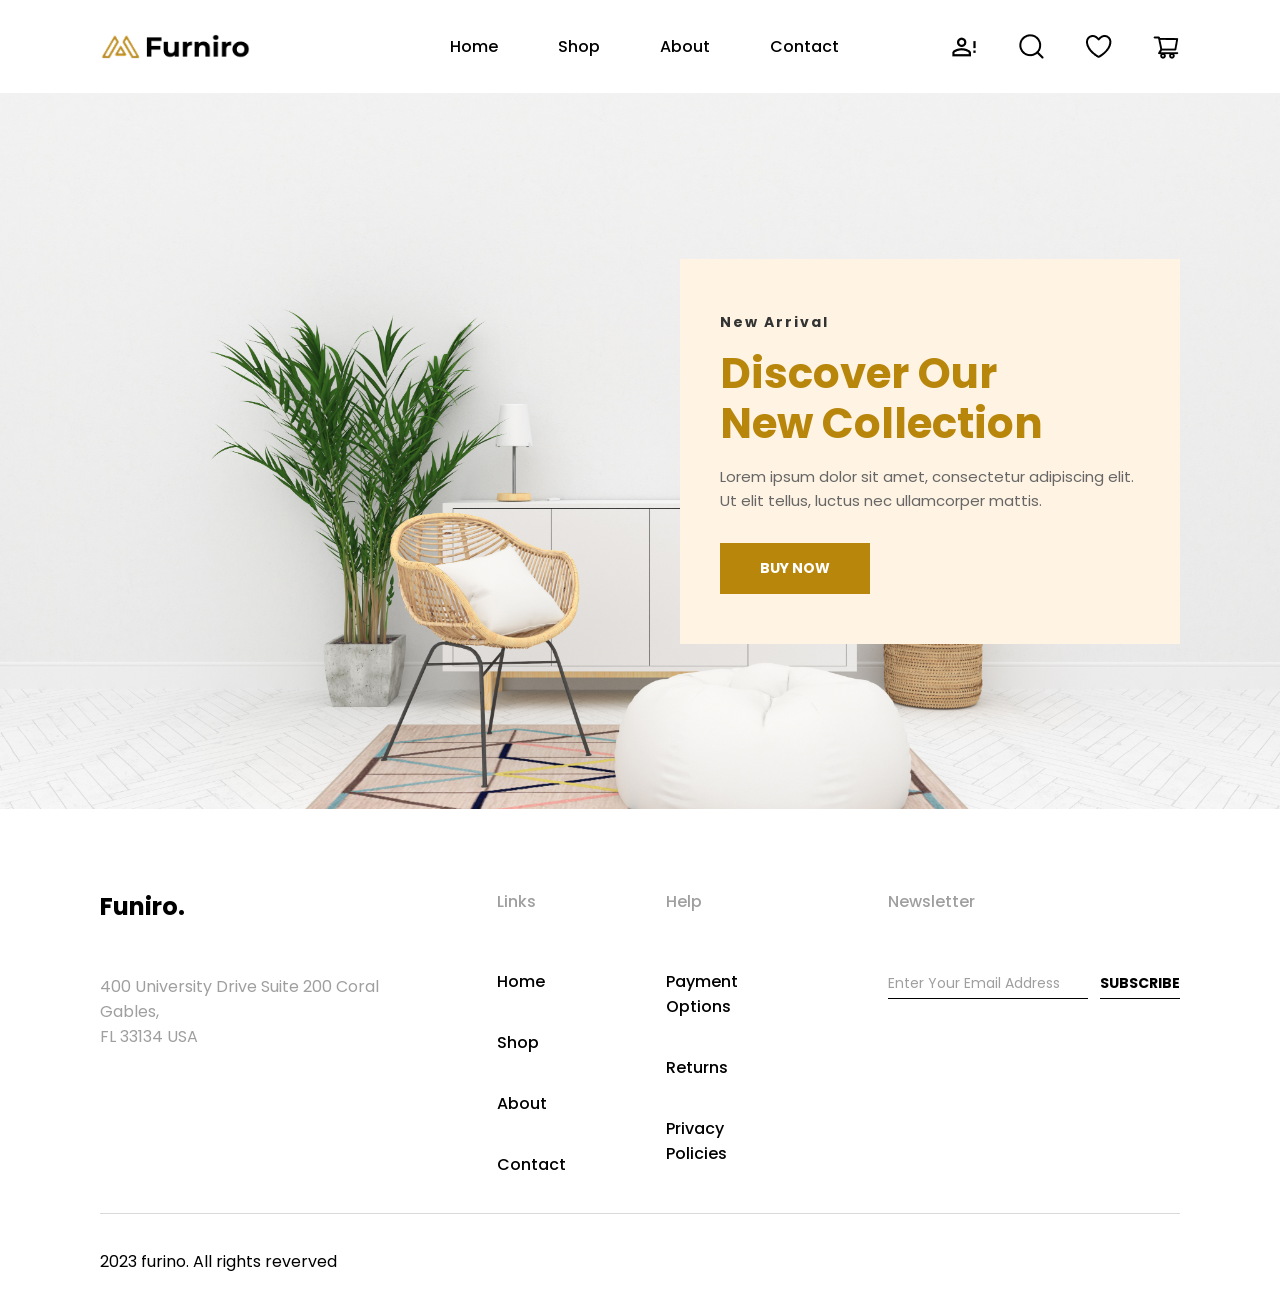
==== index.html @ 85dd228a "changes" ====
<!doctype html>
<html>
  <head>
    <title></title>
    <link rel="preconnect" href="https://fonts.googleapis.com" />
    <link rel="preconnect" href="https://fonts.gstatic.com" crossorigin />
    <link
      href="https://fonts.googleapis.com/css2?family=Poppins:ital,wght@0,100;0,200;0,300;0,400;0,500;0,600;0,700;0,800;0,900;1,100;1,200;1,300;1,400;1,500;1,600;1,700;1,800;1,900&display=swap"
      rel="stylesheet"
    />
    <link rel="stylesheet" href="css/style.css" />
    <link rel="stylesheet" href="css/common.css" />
  </head>
  <body>
    <header>
      <div class="navbar">
        <div class="nav">
          <img src="images/Frame 168.png" />
          <nav>
            <ul>
              <li><a href="#">Home</a></li>
              <li><a href="shop.html">Shop</a></li>
              <li><a href="product.html">About</a></li>
              <li><a href="">Contact</a></li>
            </ul>
          </nav>
        </div>
        <div class="right-bar">
          <div class="bar">
            <img src="images/Vector.png" alt="" />
            <img src="images/Vector (1).png" alt="" />
            <img src="images/Vector (2).png" alt="" />
            <img src="images/vector(3).png" alt="" />
          </div>
        </div>
      </div>
    </header>
<section class="hero">
        <div class="hero-box">
            <span class="sub-title">New Arrival</span>
            <h1>Discover Our<br>New Collection</h1>
            <p>Lorem ipsum dolor sit amet, consectetur adipiscing elit. Ut elit tellus, luctus nec ullamcorper mattis.</p>
            <a href="shop.html" class="btn">BUY NOW</a>
        </div>
    </section>



    <footer class="footer">
      <div class="footer-container">
        <div class="footer-col brand-col">
          <h2 class="footer-logo">Funiro.</h2>
          <p class="footer-address">
            400 University Drive Suite 200 Coral Gables,<br />
            FL 33134 USA
          </p>
        </div>

        <div class="footer-col">
          <h4 class="footer-heading">Links</h4>
          <ul class="footer-links">
            <li><a href="#">Home</a></li>
            <li><a href="shop.html">Shop</a></li>
            <li><a href="product.html">About</a></li>
            <li><a href="#">Contact</a></li>
          </ul>
        </div>

        <!-- Column 3: Help -->
        <div class="footer-col">
          <h4 class="footer-heading">Help</h4>
          <ul class="footer-links">
            <li><a href="#">Payment Options</a></li>
            <li><a href="#">Returns</a></li>
            <li><a href="#">Privacy Policies</a></li>
          </ul>
        </div>

        <div class="footer-col newsletter-col">
          <h3 class="footer-heading">Newsletter</h3>
          <div class="newsletter-form">
            <input type="email" placeholder="Enter Your Email Address" />
            <button type="submit">SUBSCRIBE</button>
          </div>
        </div>
      </div>

      <div class="footer-bottom">
        <p>2023 furino. All rights reverved</p>
      </div>
    </footer>
  </body>
</html>
---- css/style.css ----
body {
    margin: 0;
    padding: 0;
    font-family: "poppins";
    box-sizing: border-box;
}


.hero {
    height: 716px;
    background-image: url('../images/backgrd.jpg');
    background-size: cover;
    background-position: center;
    display: flex;
    justify-content: flex-end;
    align-items: center;
    padding-right: 100px; 
    
}

.hero-box {
    background-color: #FFF3E3;
    padding: 50px 40px;
    width: 500px;
}

.sub-title {
    font-size: 14px;
    font-weight: bold;
    letter-spacing: 2px;
    color: #333;
}

.hero-box h1 {
    font-size: 42px;
    color: #B8860B;
    margin: 15px 0;
    line-height: 1.2;
}

.hero-box p {
    font-size: 15px;
    color: #666;
    line-height: 24px;
    margin-bottom: 30px;
}

.btn {
    display: inline-block;
    background-color: #B8860B;
    color: #fff;
    padding: 15px 40px;
    text-decoration: none;
    font-weight: bold;
    font-size: 14px;
}

.btn:hover {
    background-color: #996f08;
}
.range-content{
    text-align: center;
    margin: 50px;
}
.range-content h3{
    font-size: 32px;
    font-weight: bold;
}
 .range-content p{
    color: gray;
    font-size: 20px;
}
.type {
    display: flex;
    gap: 20px;
    margin-top: 56px;
}
.type .product-type{
    text-align: center;
    align-items: center;
}
.type .product-type img{
    border-radius: 10px;
    width: 100%;
}
.type .product-type h4{
    font-weight: 500;
    font-size: 20px;
margin-top: 16px;

}

/* Products Section Styles */
.products-section {
    padding: 60px 20px;
    background-color: #F4F5F7;
    font-family: 'Poppins', sans-serif;
}

.container {
    max-width: 1236px;
    margin: 0 auto;
}

.products-section h2 {
    text-align: center;
    font-size: 32px;
    font-weight: 700;
    color: #3A3A3A;
    margin-bottom: 32px;
}

.products-grid {
    display: grid;
    grid-template-columns: repeat(auto-fit, minmax(260px, 1fr));
    gap: 32px;
    margin-bottom: 40px;
}

.product-card {
    background-color: #F4F5F7;
    position: relative;
    overflow: hidden;
    display: flex;
    flex-direction: column;
}

.product-image {
    position: relative;
    width: 100%;
    height: 301px;
    background-color: #E5E5E5;
}

.product-image img {
    width: 100%;
    height: 100%;
    object-fit: cover;
}

.badge {
    position: absolute;
    top: 24px;
    right: 24px;
    width: 48px;
    height: 48px;
    border-radius: 50%;
    display: flex;
    align-items: center;
    justify-content: center;
    font-size: 14px;
    font-weight: 500;
    color: #FFFFFF;
}

.badge.discount {
    background-color: #E97171;
}

.badge.new {
    background-color: #2EC1AC;
}

.product-info {
    padding: 16px;
    background-color: #F4F5F7;
}

.product-info h3 {
    font-size: 24px;
    font-weight: 600;
    color: #3A3A3A;
    margin-bottom: 8px;
}

.product-category {
    font-size: 16px;
    font-weight: 500;
    color: #898989;
    margin-bottom: 8px;
}

.product-price {
    font-size: 20px;
    font-weight: 600;
    color: #3A3A3A;
}

.old-price {
    font-size: 16px;
    font-weight: 400;
    color: #B0B0B0;
    text-decoration: line-through;
    margin-left: 16px;
}

.show-more-container {
    text-align: center;
}

.show-more-btn {
    background-color: transparent;
    border: 1px solid #B88E2F;
    color: #B88E2F;
    font-size: 16px;
    font-weight: 600;
    padding: 12px 82px;
    cursor: pointer;
    transition: all 0.3s ease;
}

.show-more-btn:hover {
    background-color: #B88E2F;
    color: #FFFFFF;
}

.designs{
    background-color:  #FCF8F3;
background-size: cover;
    background-position: center;
    display: flex;
    justify-content: flex-end;
    align-items: center;
    padding-right: 100px; 
    height: 670px;

}
/* .designs-area{
    margin: 50px;
} */
.designs-img{
    width: 100%;
}

.share-section {
    padding: 60px 0 80px 0;
    background-color: #FFFFFF;
    text-align: center;
    font-family: 'Poppins', sans-serif;
    overflow: hidden;
}

.share-subtitle {
    font-size: 20px;
    font-weight: 600;
    color: #616161;
    margin-bottom: 4px;
}

.share-section h2 {
    font-size: 40px;
    font-weight: 700;
    color: #3A3A3A;
    margin-bottom: 30px;
}

.gallery-grid {
    display: flex;
    justify-content: center;
    align-items: center;
    gap: 16px;
    padding: 0 16px;
}

.gallery-col {
    display: flex;
    flex-direction: column;
    gap: 16px;
}

.gallery-item img {
    width: 100%;
    height: 100%;
    object-fit: cover;
    display: block;
}


.col-left .gallery-item:nth-child(1) { width: 274px; height: 382px; }
.col-left .gallery-item:nth-child(2) { width: 274px; height: 323px; }

.col-center-left .gallery-item:nth-child(1) { width: 451px; height: 312px; }
.col-center-left .gallery-item:nth-child(2) { width: 451px; height: 393px; }

.col-center .gallery-item { width: 295px; height: 392px; }

.col-center-right .gallery-item:nth-child(1) { width: 290px; height: 348px; }
.col-center-right .gallery-item:nth-child(2) { width: 290px; height: 337px; }

.col-right .gallery-item:nth-child(1) { width: 262px; height: 433px; }
.col-right .gallery-item:nth-child(2) { width: 262px; height: 242px; }
---- css/common.css ----
*{
    margin: 0;
    padding: 0;
    box-sizing: border-box;
    font-family: "poppins";
}
.navbar{
    
    display: flex;
   align-items: center;
   margin: 30px 100px;
   
    justify-content: space-between;
   
}
.navbar .nav{
    align-items: center
    ;
    gap: 200px;
}
.navbar .nav img{
    width: 150px;
}
.nav{
    display: flex;
}

.navbar .nav nav ul{
    display: flex;
   gap: 60px;
}
.navbar .nav nav ul li{
    list-style-type: none;
    font-family: "poppins";
}
.navbar .nav nav ul li a{ 
  
  font-family: "Poppins", sans-serif;
  font-weight: 500;
  color: black;
  
  text-decoration: none;

  font-size: 16px;
}
.navbar .right-bar .bar{
    gap:40px;
    display: flex;
    align-items: center;
}



.footer {
  
    height: 505px;
       display: flex;
    flex-direction: column;
    justify-content: space-between;
    padding: 80px 100px 40px 100px;
}

.footer-container {
    display: flex;
    gap: 100px;
}





.footer-logo {
    margin-bottom: 50px;
}

.footer-address {
    color: #9F9F9F;
}


.footer-heading {
    font-size: 16px;
    font-weight: 500;
    color: #9F9F9F;
    margin-bottom: 55px;
}


.footer-links {
    list-style: none;
    display: flex;
    flex-direction: column;
    gap: 36px;
}

.footer-links a {
    text-decoration: none;
    color: #000000;
    font-size: 16px;
    font-weight: 500;
    transition: color 0.2s ease;
}

.footer-links a:hover {
    color: #b8860b;
}

.newsletter-form {
    display: flex;
    gap: 12px;
}

.newsletter-form input {
    border: none;
    border-bottom: 1px solid #000000;
    font-size: 14px;
    width: 200px;

}

.newsletter-form input::placeholder {
    color: #9F9F9F;
}

.newsletter-form button {
    background: none;
    border: none;
    border-bottom: 1px solid #000000;
    font-size: 14px;
    font-weight: bold;
    padding: 4px 0;
}




.footer-bottom {
    border-top: 1px solid #D9D9D9;
    padding-top: 35px;
}
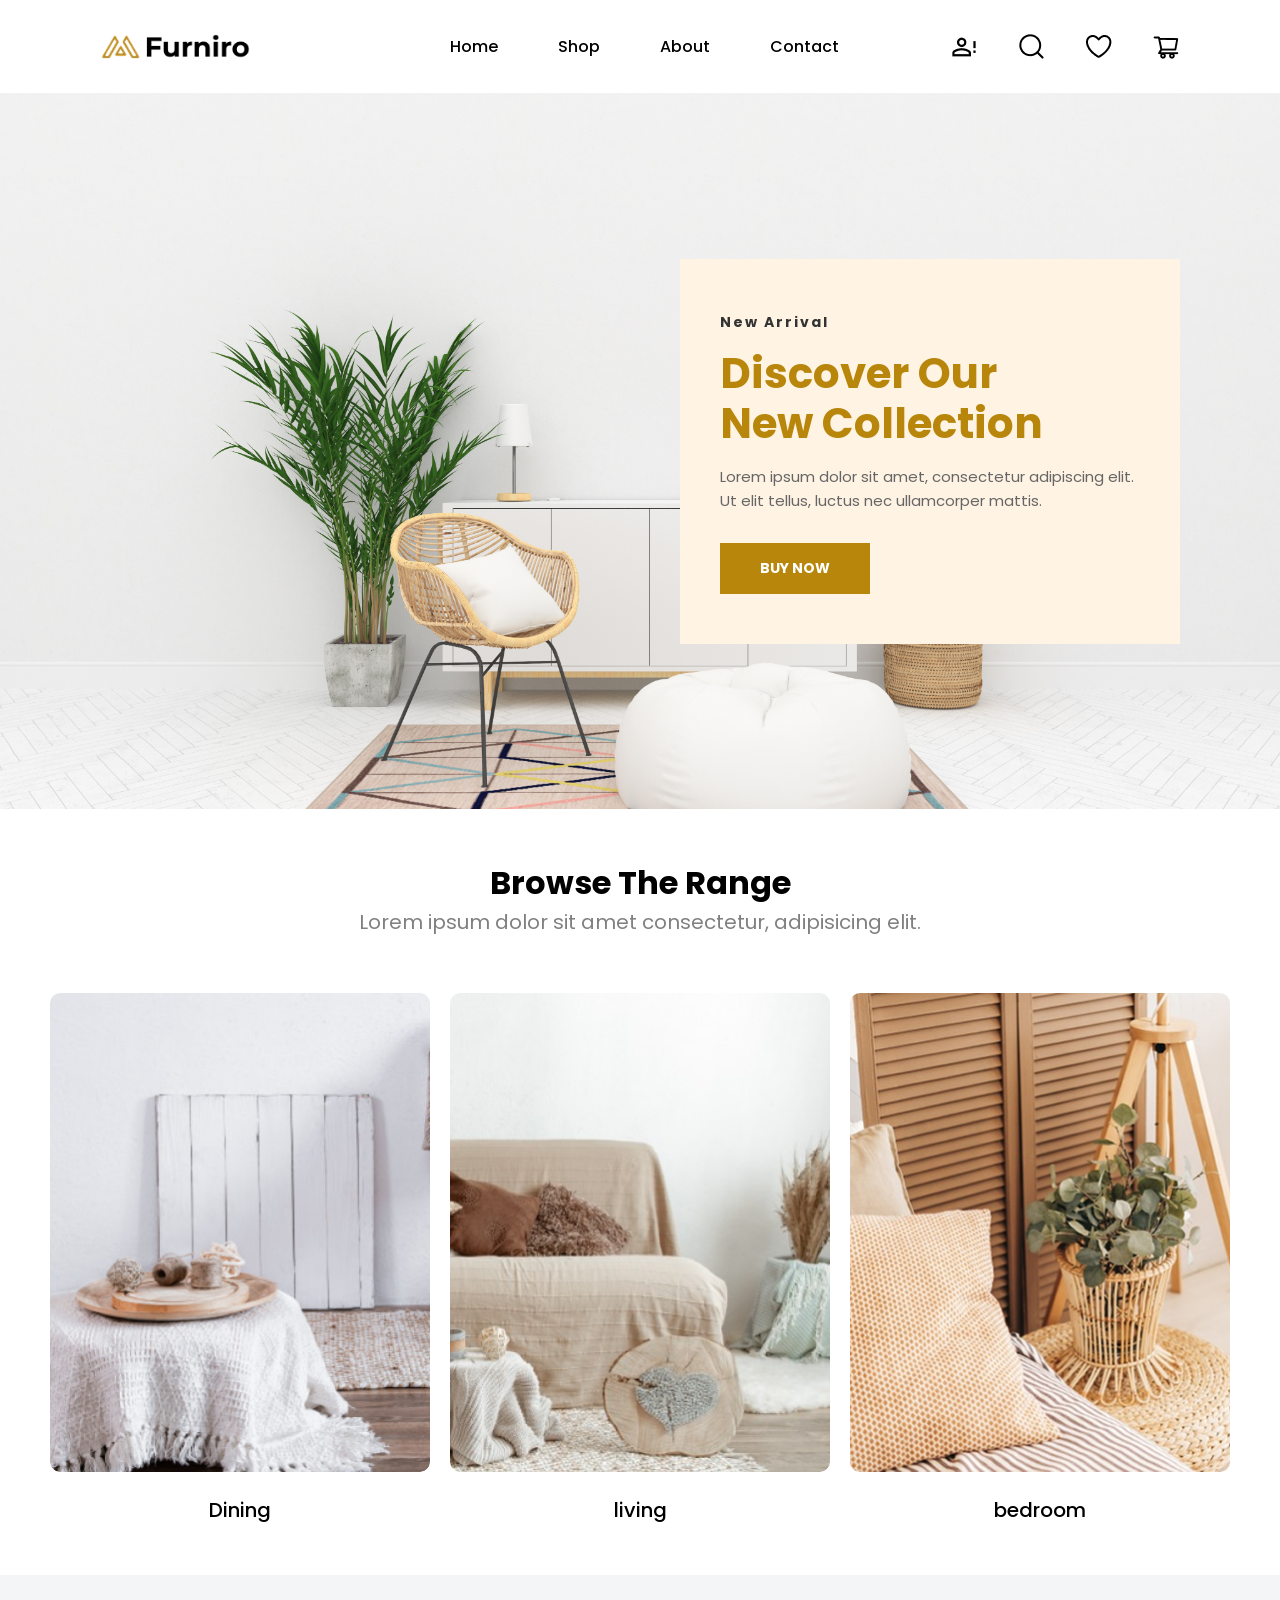
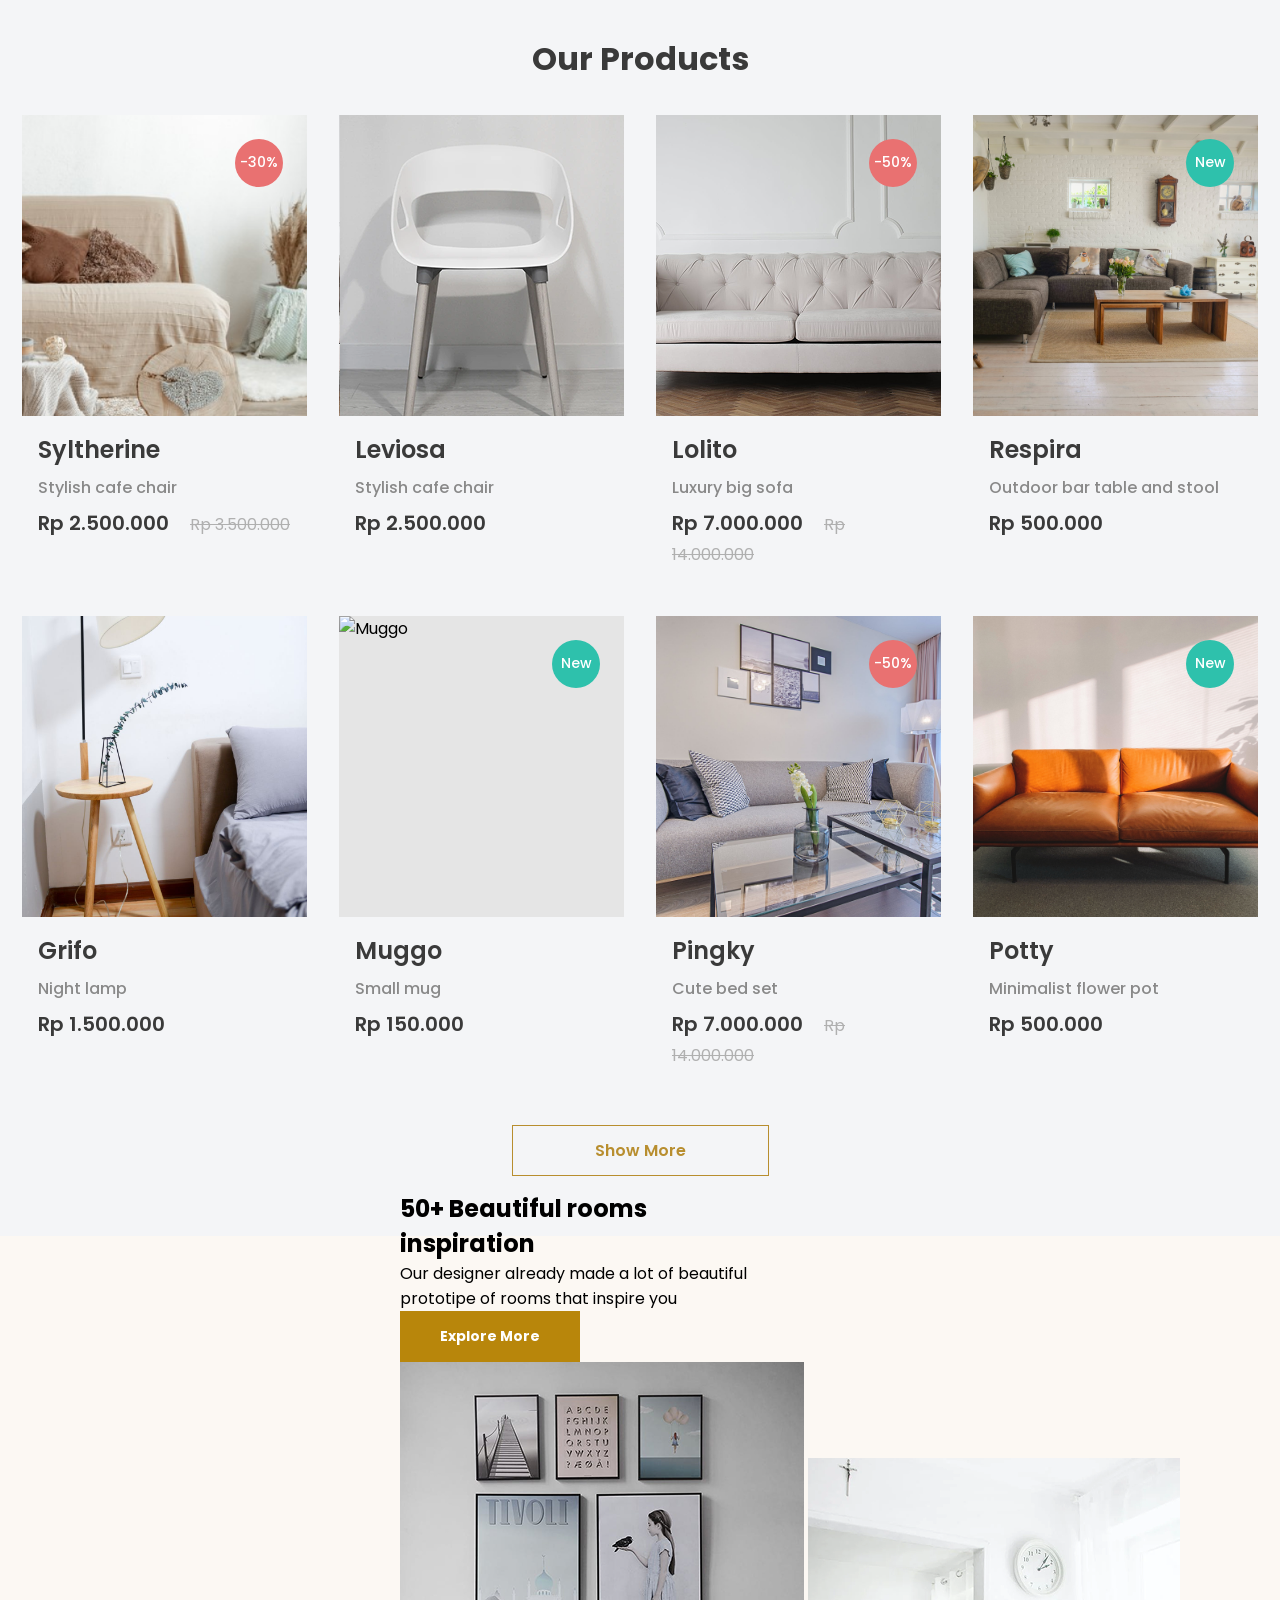
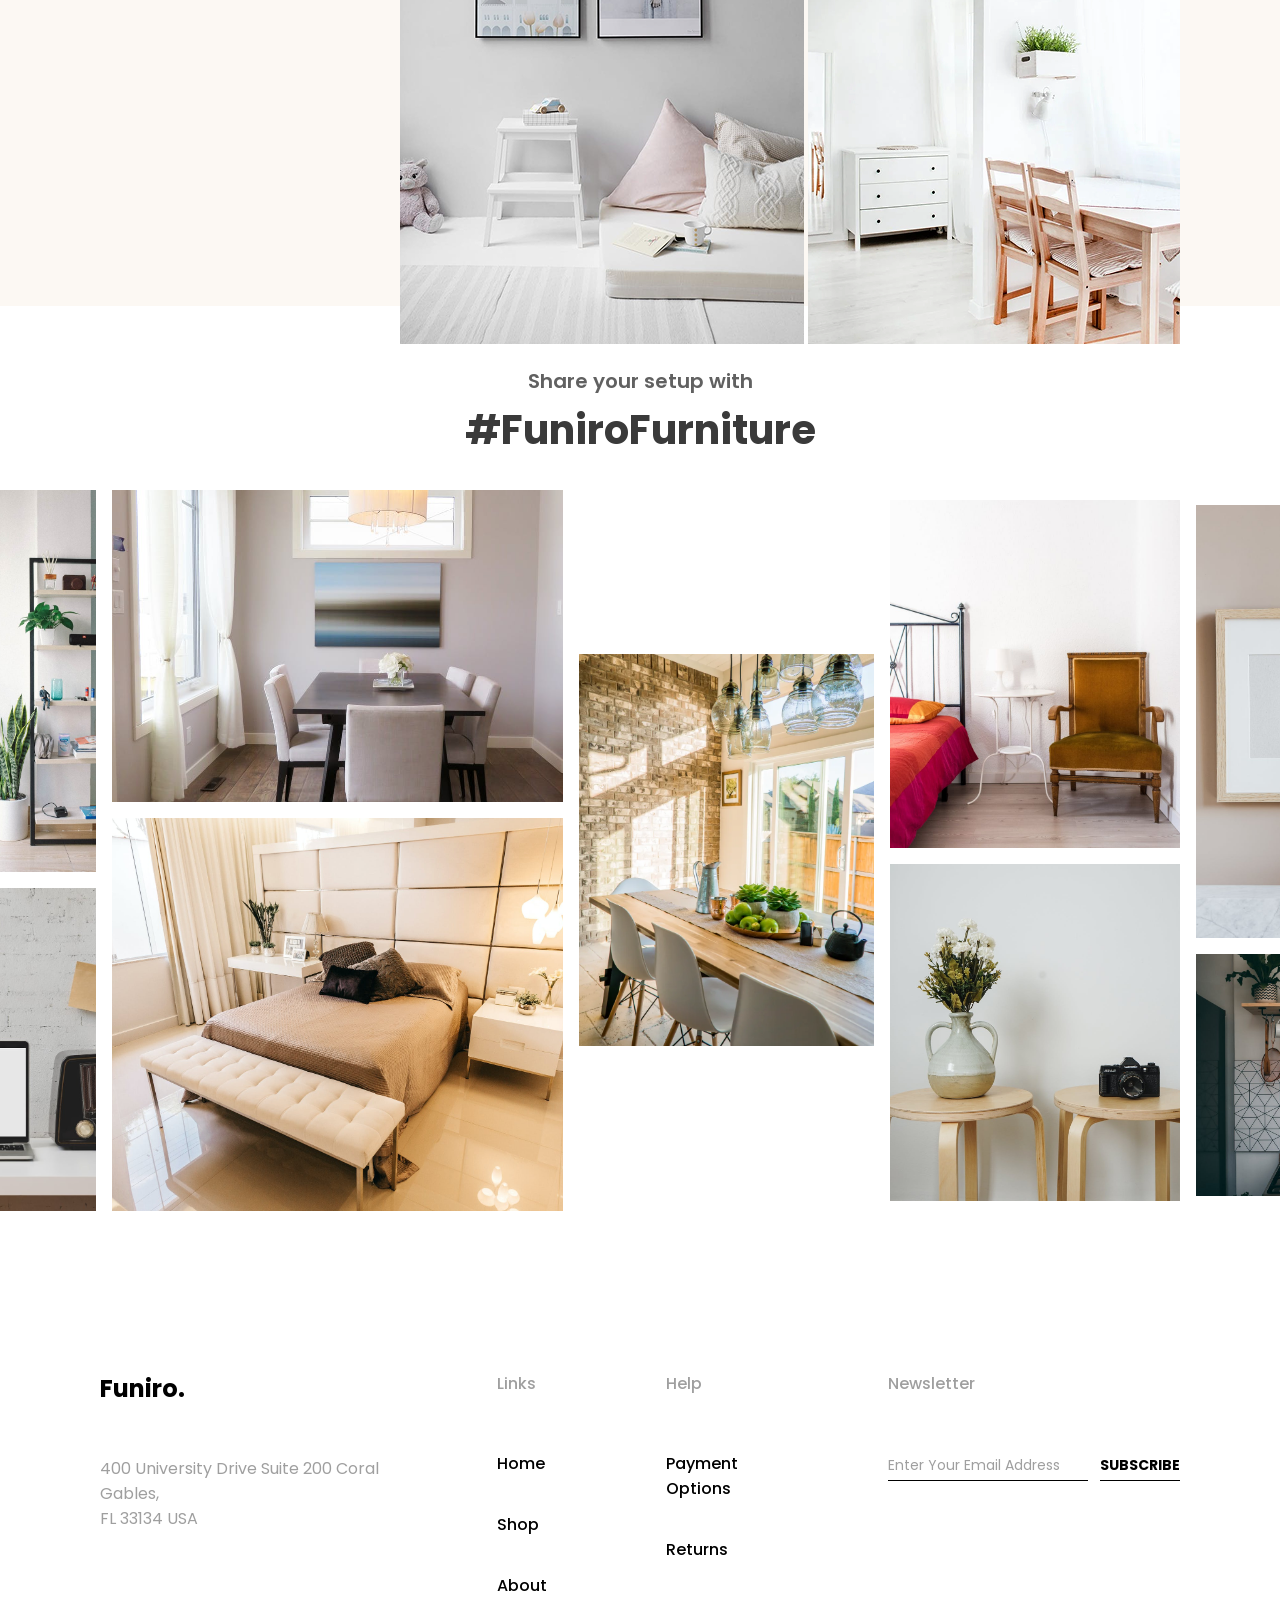
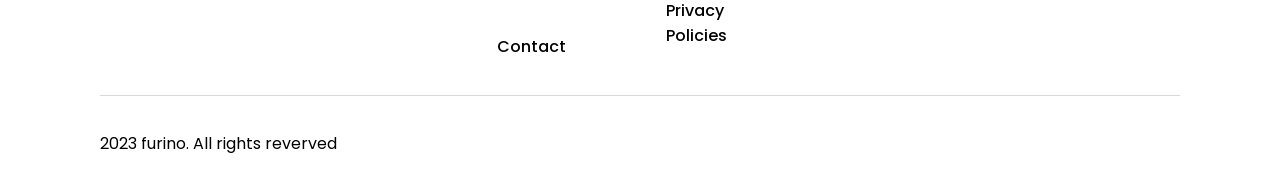
==== commit 7e1ac877: "Merge branch 'main' of https://github.com/Saraqurban/FURNIRO-" ====
--- a/index.html
+++ b/index.html
@@ -15,7 +15,7 @@
     <header>
       <div class="navbar">
         <div class="nav">
-          <img src="images/Frame 168.png" />
+          <img src="images/header/Frame 168.png" alt="logo" />
           <nav>
             <ul>
               <li><a href="#">Home</a></li>
@@ -27,10 +27,10 @@
         </div>
         <div class="right-bar">
           <div class="bar">
-            <img src="images/Vector.png" alt="" />
-            <img src="images/Vector (1).png" alt="" />
-            <img src="images/Vector (2).png" alt="" />
-            <img src="images/vector(3).png" alt="" />
+            <img src="images/header/Vector.png" alt="" />
+            <img src="images/header/Vector (1).png" alt="" />
+            <img src="images/header/Vector (2).png" alt="" />
+            <img src="images/header/vector(3).png" alt="" />
           </div>
         </div>
       </div>
@@ -44,7 +44,187 @@
         </div>
     </section>
 
-
+<section>
+        <div class="range-content">
+            <h3>Browse The Range</h3>
+            <p>Lorem ipsum dolor sit amet consectetur, adipisicing elit.</p>
+
+<div class="type">
+            <div class="product-type">
+                <img src="images/range/dine.png" alt="dining">
+                <h4>Dining</h4>
+            </div>
+            <div class="product-type">
+                <img src="images/range/living.png" alt="living">
+                <h4>living</h4>
+            </div>
+
+            <div class="product-type">
+                <img src="images/range/bedroom.png" alt="bedroom">
+                <h4>bedroom</h4>
+            </div>
+            </div>
+        </div>
+    </section>
+<section class="products-section">
+    <div class="container">
+        <h2>Our Products</h2>
+        <div class="products-grid">
+            
+            <div class="product-card">
+                <div class="product-image">
+                    <img src="images/products/syltherine.png" alt="Syltherine">
+                    <span class="badge discount">-30%</span>
+                </div>
+                <div class="product-info">
+                    <h3>Syltherine</h3>
+                    <p class="product-category">Stylish cafe chair</p>
+                    <p class="product-price">Rp 2.500.000 <span class="old-price">Rp 3.500.000</span></p>
+                </div>
+            </div>
+
+        
+            <div class="product-card">
+                <div class="product-image">
+                    <img src="images/products/leviosa.png" alt="Leviosa">
+                </div>
+                <div class="product-info">
+                    <h3>Leviosa</h3>
+                    <p class="product-category">Stylish cafe chair</p>
+                    <p class="product-price">Rp 2.500.000</p>
+                </div>
+            </div>
+
+    
+            <div class="product-card">
+                <div class="product-image">
+                    <img src="images/products/lolito.png" alt="Lolito">
+                    <span class="badge discount">-50%</span>
+                </div>
+                <div class="product-info">
+                    <h3>Lolito</h3>
+                    <p class="product-category">Luxury big sofa</p>
+                    <p class="product-price">Rp 7.000.000 <span class="old-price">Rp 14.000.000</span></p>
+                </div>
+            </div>
+
+            
+            <div class="product-card">
+                <div class="product-image">
+                    <img src="images/products/respiro.jpg" alt="Respira">
+                    <span class="badge new">New</span>
+                </div>
+                <div class="product-info">
+                    <h3>Respira</h3>
+                    <p class="product-category">Outdoor bar table and stool</p>
+                    <p class="product-price">Rp 500.000</p>
+                </div>
+            </div>
+
+            <div class="product-card">
+                <div class="product-image">
+                    <img src="images/products/grifo.png" alt="Grifo">
+                </div>
+                <div class="product-info">
+                    <h3>Grifo</h3>
+                    <p class="product-category">Night lamp</p>
+                    <p class="product-price">Rp 1.500.000</p>
+                </div>
+            </div>
+
+        
+            <div class="product-card">
+                <div class="product-image">
+                    <img src="muggo.jpg" alt="Muggo">
+                    <span class="badge new">New</span>
+                </div>
+                <div class="product-info">
+                    <h3>Muggo</h3>
+                    <p class="product-category">Small mug</p>
+                    <p class="product-price">Rp 150.000</p>
+                </div>
+            </div>
+
+
+            <div class="product-card">
+                <div class="product-image">
+                    <img src="images/products/pingky.jpg" alt="Pingky">
+                    <span class="badge discount">-50%</span>
+                </div>
+                <div class="product-info">
+                    <h3>Pingky</h3>
+                    <p class="product-category">Cute bed set</p>
+                    <p class="product-price">Rp 7.000.000 <span class="old-price">Rp 14.000.000</span></p>
+                </div>
+            </div>
+
+            
+            <div class="product-card">
+                <div class="product-image">
+                    <img src="images/products/potty.jpg" alt="Potty">
+                    <span class="badge new">New</span>
+                </div>
+                <div class="product-info">
+                    <h3>Potty</h3>
+                    <p class="product-category">Minimalist flower pot</p>
+                    <p class="product-price">Rp 500.000</p>
+                </div>
+            </div>
+        </div>
+
+        <div class="show-more-container">
+            <button class="show-more-btn">Show More</button>
+        </div>
+    </div>
+</section>
+
+
+<section>
+  <div class="designs">
+    <div class="designs-area">
+     <div class="designs-content">
+        
+            <h2>50+ Beautiful rooms 
+<br> inspiration</h2>
+            <p>Our designer already made a lot of beautiful <br> prototipe of rooms that inspire you</p>
+            <a href="#" class="btn">Explore More
+            </a>
+        </div>
+        <div class="designs-img">
+          <img src="images/inspire.png" alt="">
+          <img src="images/inspire2.png" alt="">
+        </div>
+        </div>
+  </div>
+</section>
+
+<section class="share-section">
+    <div class="container">
+        <p class="share-subtitle">Share your setup with</p>
+        <h2>#FuniroFurniture</h2>
+        <div class="gallery-grid">
+            <div class="gallery-col col-left">
+                <div class="gallery-item"><img src="images/gallery/gallery1.png" alt="Setup"></div>
+                <div class="gallery-item"><img src="images/gallery/gallery2.png" alt="Setup"></div>
+            </div>
+            <div class="gallery-col col-center-left">
+                <div class="gallery-item"><img src="images/gallery/gallery3.png" alt="Setup"></div>
+                <div class="gallery-item"><img src="images/gallery/gallery4.png" alt="Setup"></div>
+            </div>
+            <div class="gallery-col col-center">
+                <div class="gallery-item"><img src="images/gallery/gallery5.png" alt="Setup"></div>
+            </div>
+            <div class="gallery-col col-center-right">
+                <div class="gallery-item"><img src="images/gallery/gallery6.png" alt="Setup"></div>
+                <div class="gallery-item"><img src="images/gallery/gallery7.png" alt="Setup"></div>
+            </div>
+            <div class="gallery-col col-right">
+                <div class="gallery-item"><img src="images/gallery/galler8.png" alt="Setup"></div>
+                <div class="gallery-item"><img src="images/gallery/gallery9.png" alt="Setup"></div>
+            </div>
+        </div>
+    </div>
+</section>
 
     <footer class="footer">
       <div class="footer-container">
@@ -66,7 +246,6 @@
           </ul>
         </div>
 
-        <!-- Column 3: Help -->
         <div class="footer-col">
           <h4 class="footer-heading">Help</h4>
           <ul class="footer-links">
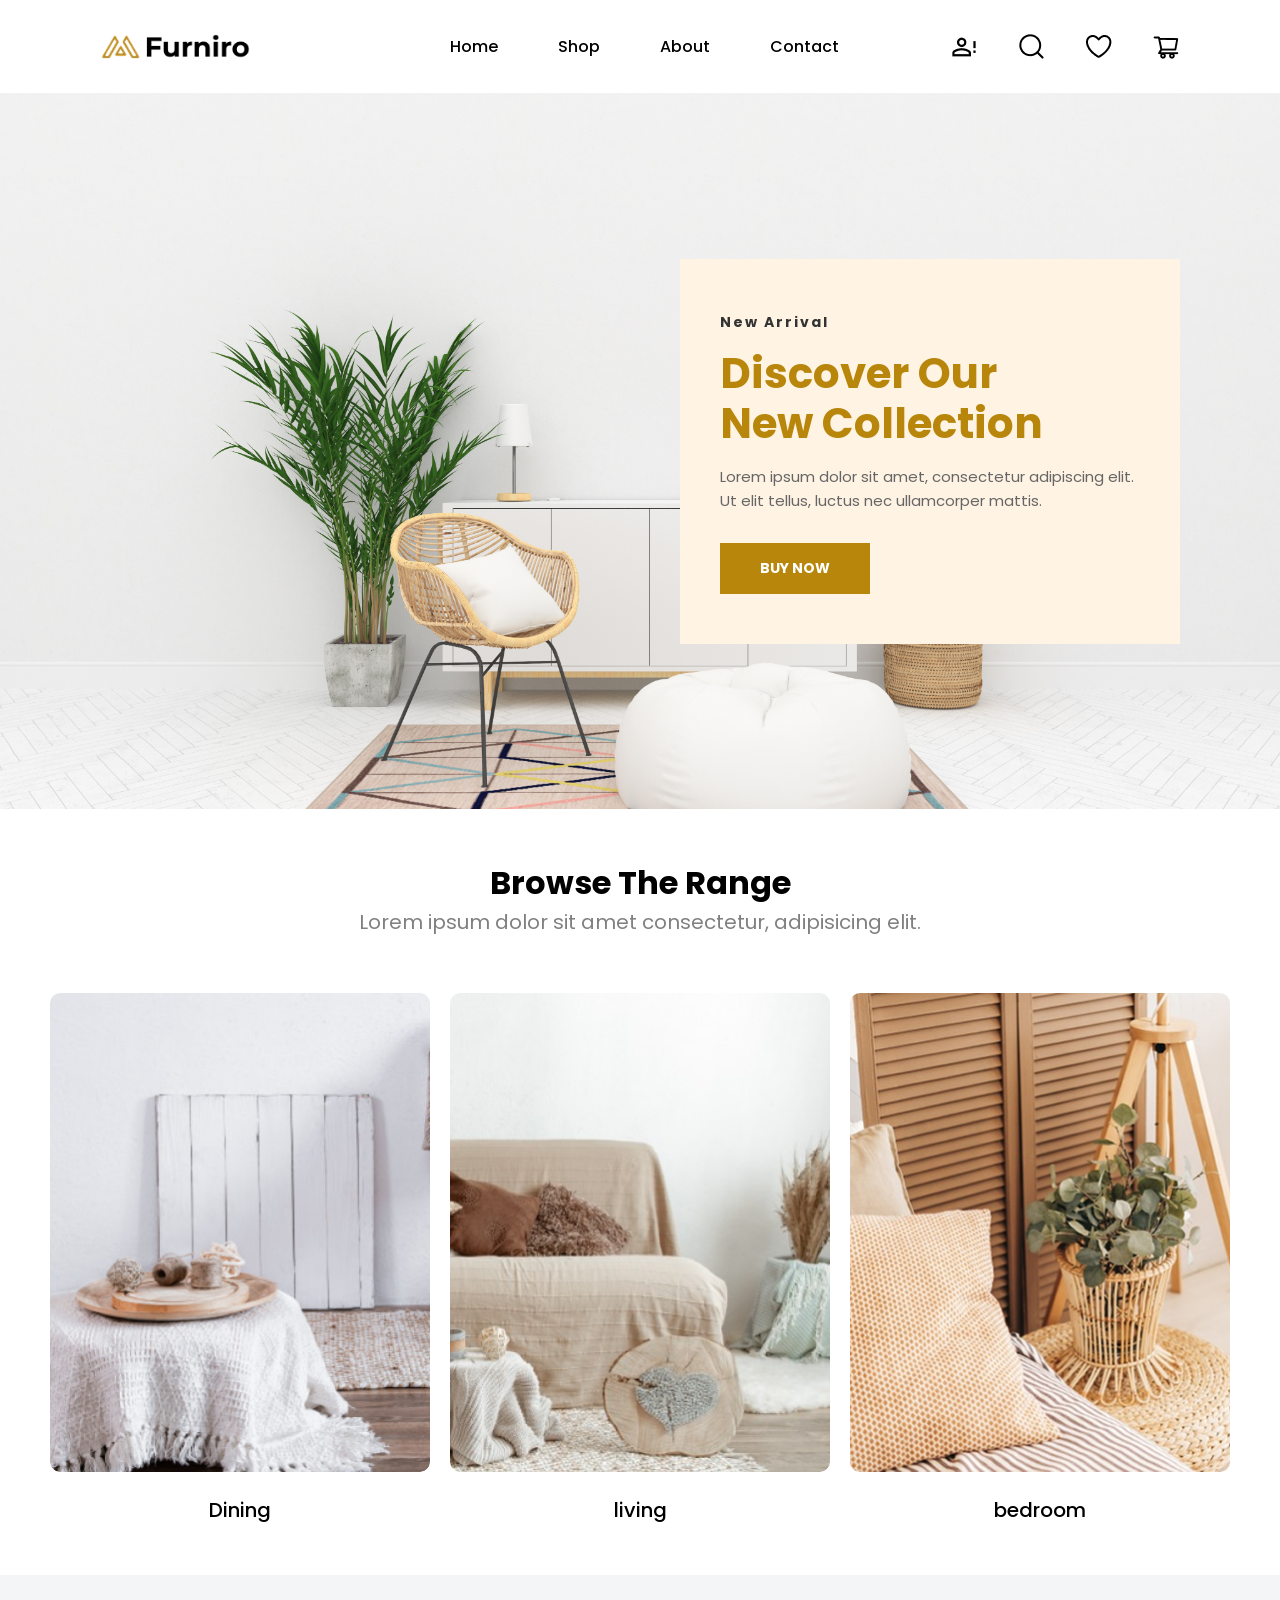
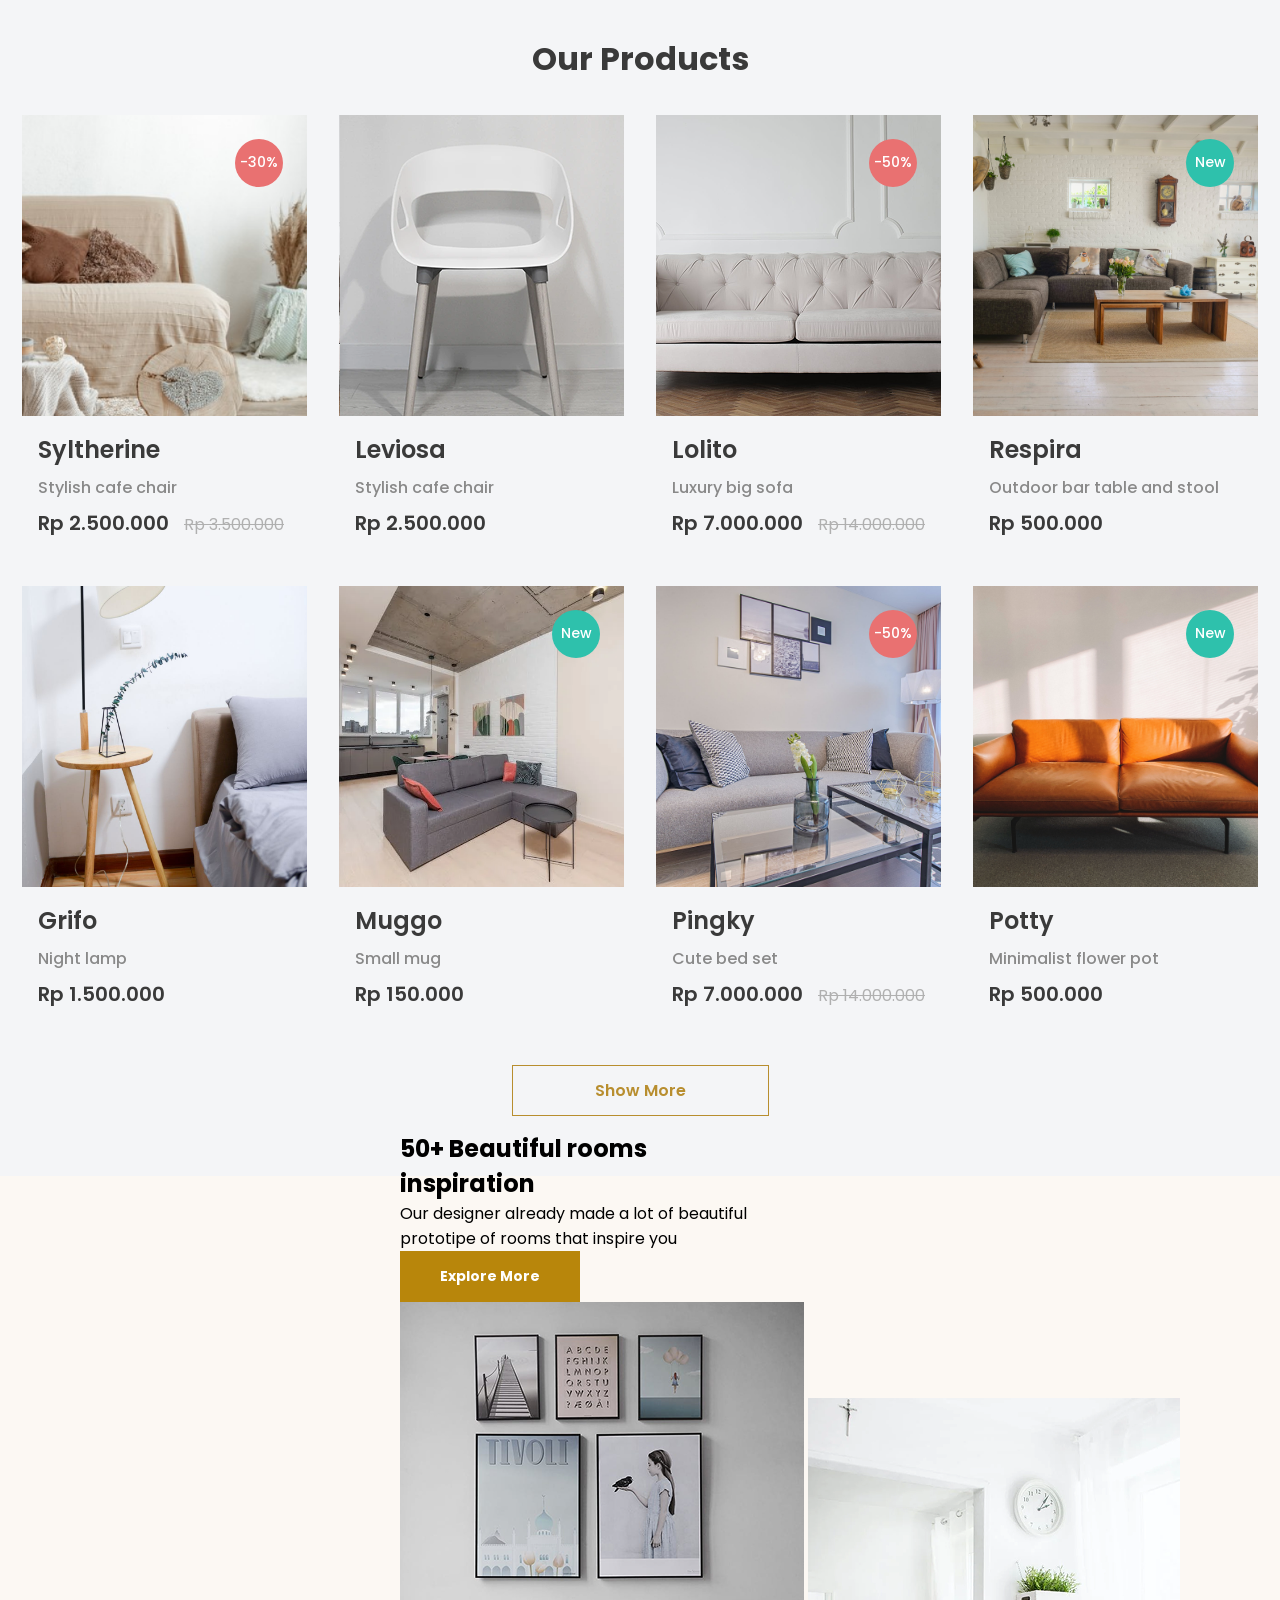
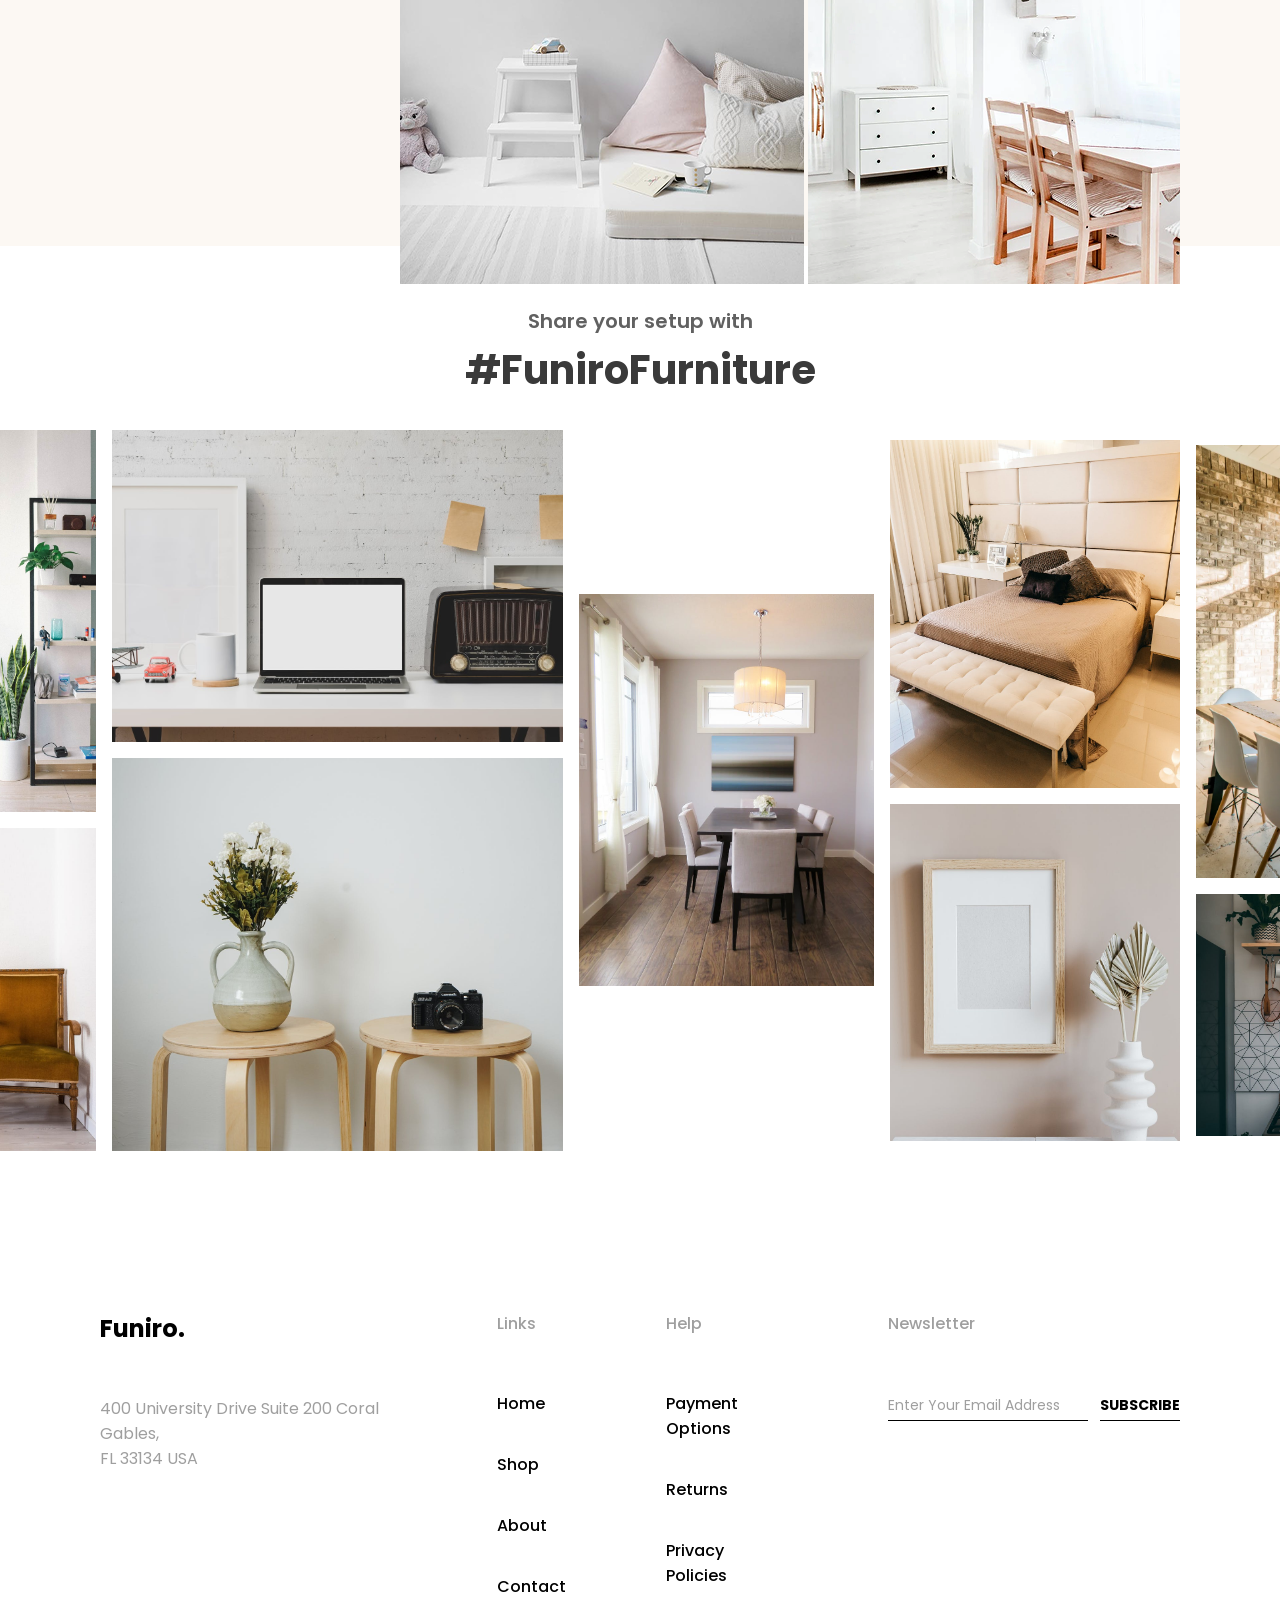
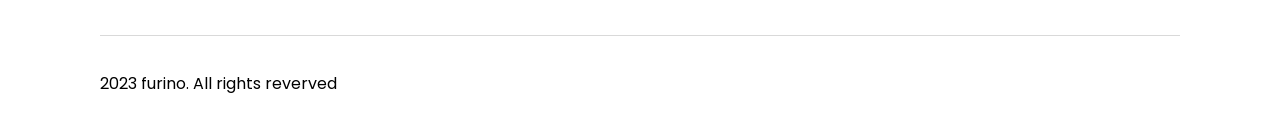
==== commit 43bb4ae7: "project" ====
--- a/index.html
+++ b/index.html
@@ -19,7 +19,7 @@
           <nav>
             <ul>
               <li><a href="#">Home</a></li>
-              <li><a href="shop.html">Shop</a></li>
+              <li><a href="">Shop</a></li>
               <li><a href="product.html">About</a></li>
               <li><a href="">Contact</a></li>
             </ul>
@@ -40,7 +40,7 @@
             <span class="sub-title">New Arrival</span>
             <h1>Discover Our<br>New Collection</h1>
             <p>Lorem ipsum dolor sit amet, consectetur adipiscing elit. Ut elit tellus, luctus nec ullamcorper mattis.</p>
-            <a href="shop.html" class="btn">BUY NOW</a>
+            <a href="#" class="btn">BUY NOW</a>
         </div>
     </section>
 
@@ -135,7 +135,7 @@
         
             <div class="product-card">
                 <div class="product-image">
-                    <img src="muggo.jpg" alt="Muggo">
+                    <img src="images/products/muggo.png" alt="Muggo">
                     <span class="badge new">New</span>
                 </div>
                 <div class="product-info">
@@ -205,21 +205,21 @@
         <div class="gallery-grid">
             <div class="gallery-col col-left">
                 <div class="gallery-item"><img src="images/gallery/gallery1.png" alt="Setup"></div>
+                <div class="gallery-item"><img src="images/gallery/gallery6.png" alt="Setup"></div>
+            </div>
+            <div class="gallery-col col-center-left">
                 <div class="gallery-item"><img src="images/gallery/gallery2.png" alt="Setup"></div>
-            </div>
-            <div class="gallery-col col-center-left">
+                <div class="gallery-item"><img src="images/gallery/gallery7.png" alt="Setup"></div>
+            </div>
+            <div class="gallery-col col-center">
                 <div class="gallery-item"><img src="images/gallery/gallery3.png" alt="Setup"></div>
+            </div>
+            <div class="gallery-col col-center-right">
                 <div class="gallery-item"><img src="images/gallery/gallery4.png" alt="Setup"></div>
-            </div>
-            <div class="gallery-col col-center">
+                <div class="gallery-item"><img src="images/gallery/galler8.png" alt="Setup"></div>
+            </div>
+            <div class="gallery-col col-right">
                 <div class="gallery-item"><img src="images/gallery/gallery5.png" alt="Setup"></div>
-            </div>
-            <div class="gallery-col col-center-right">
-                <div class="gallery-item"><img src="images/gallery/gallery6.png" alt="Setup"></div>
-                <div class="gallery-item"><img src="images/gallery/gallery7.png" alt="Setup"></div>
-            </div>
-            <div class="gallery-col col-right">
-                <div class="gallery-item"><img src="images/gallery/galler8.png" alt="Setup"></div>
                 <div class="gallery-item"><img src="images/gallery/gallery9.png" alt="Setup"></div>
             </div>
         </div>
@@ -240,8 +240,8 @@
           <h4 class="footer-heading">Links</h4>
           <ul class="footer-links">
             <li><a href="#">Home</a></li>
-            <li><a href="shop.html">Shop</a></li>
-            <li><a href="product.html">About</a></li>
+            <li><a href="#">Shop</a></li>
+            <li><a href="#">About</a></li>
             <li><a href="#">Contact</a></li>
           </ul>
         </div>
--- a/css/style.css
+++ b/css/style.css
@@ -192,7 +192,7 @@
     font-weight: 400;
     color: #B0B0B0;
     text-decoration: line-through;
-    margin-left: 16px;
+    margin-left: 10px;
 }
 
 .show-more-container {
@@ -231,6 +231,8 @@
 } */
 .designs-img{
     width: 100%;
+    object-fit: cover;
+    overflow: hidden;
 }
 
 .share-section {
@@ -289,4 +291,58 @@
 .col-center-right .gallery-item:nth-child(2) { width: 290px; height: 337px; }
 
 .col-right .gallery-item:nth-child(1) { width: 262px; height: 433px; }
-.col-right .gallery-item:nth-child(2) { width: 262px; height: 242px; }+.col-right .gallery-item:nth-child(2) { width: 262px; height: 242px; }
+
+
+
+
+
+*{
+    margin: 0;
+    padding: 0;
+    box-sizing: border-box;
+    font-family: "poppins";
+}
+.hero-section {
+    position: relative;
+    height: 300px;
+    background: url("../images/");
+    background-position: center;
+    background-repeat: no-repeat;
+    background-size: cover;
+    display: flex;
+    justify-content: center;
+    align-items: center;
+    text-align: center;
+}
+.hero-section::before {
+    content: '';
+    position: absolute;
+    top: 0;
+    left: 0;
+    width: 100%;
+    height: 100%;
+    background-color: rgba(255, 255, 255, 0.4); /* Light overlay mimicking the design */
+}
+.hero-content {
+    position: relative;
+    z-index: 1;
+}
+
+.hero-content h1 {
+    font-size: 48px;
+    font-weight: 500;
+    margin-bottom: 5px;
+    color: #000;
+}
+
+.hero-content p {
+    font-size: 16px;
+    font-weight: 500;
+    color: #000;
+}
+
+.hero-content span {
+    font-weight: 300;
+}
+
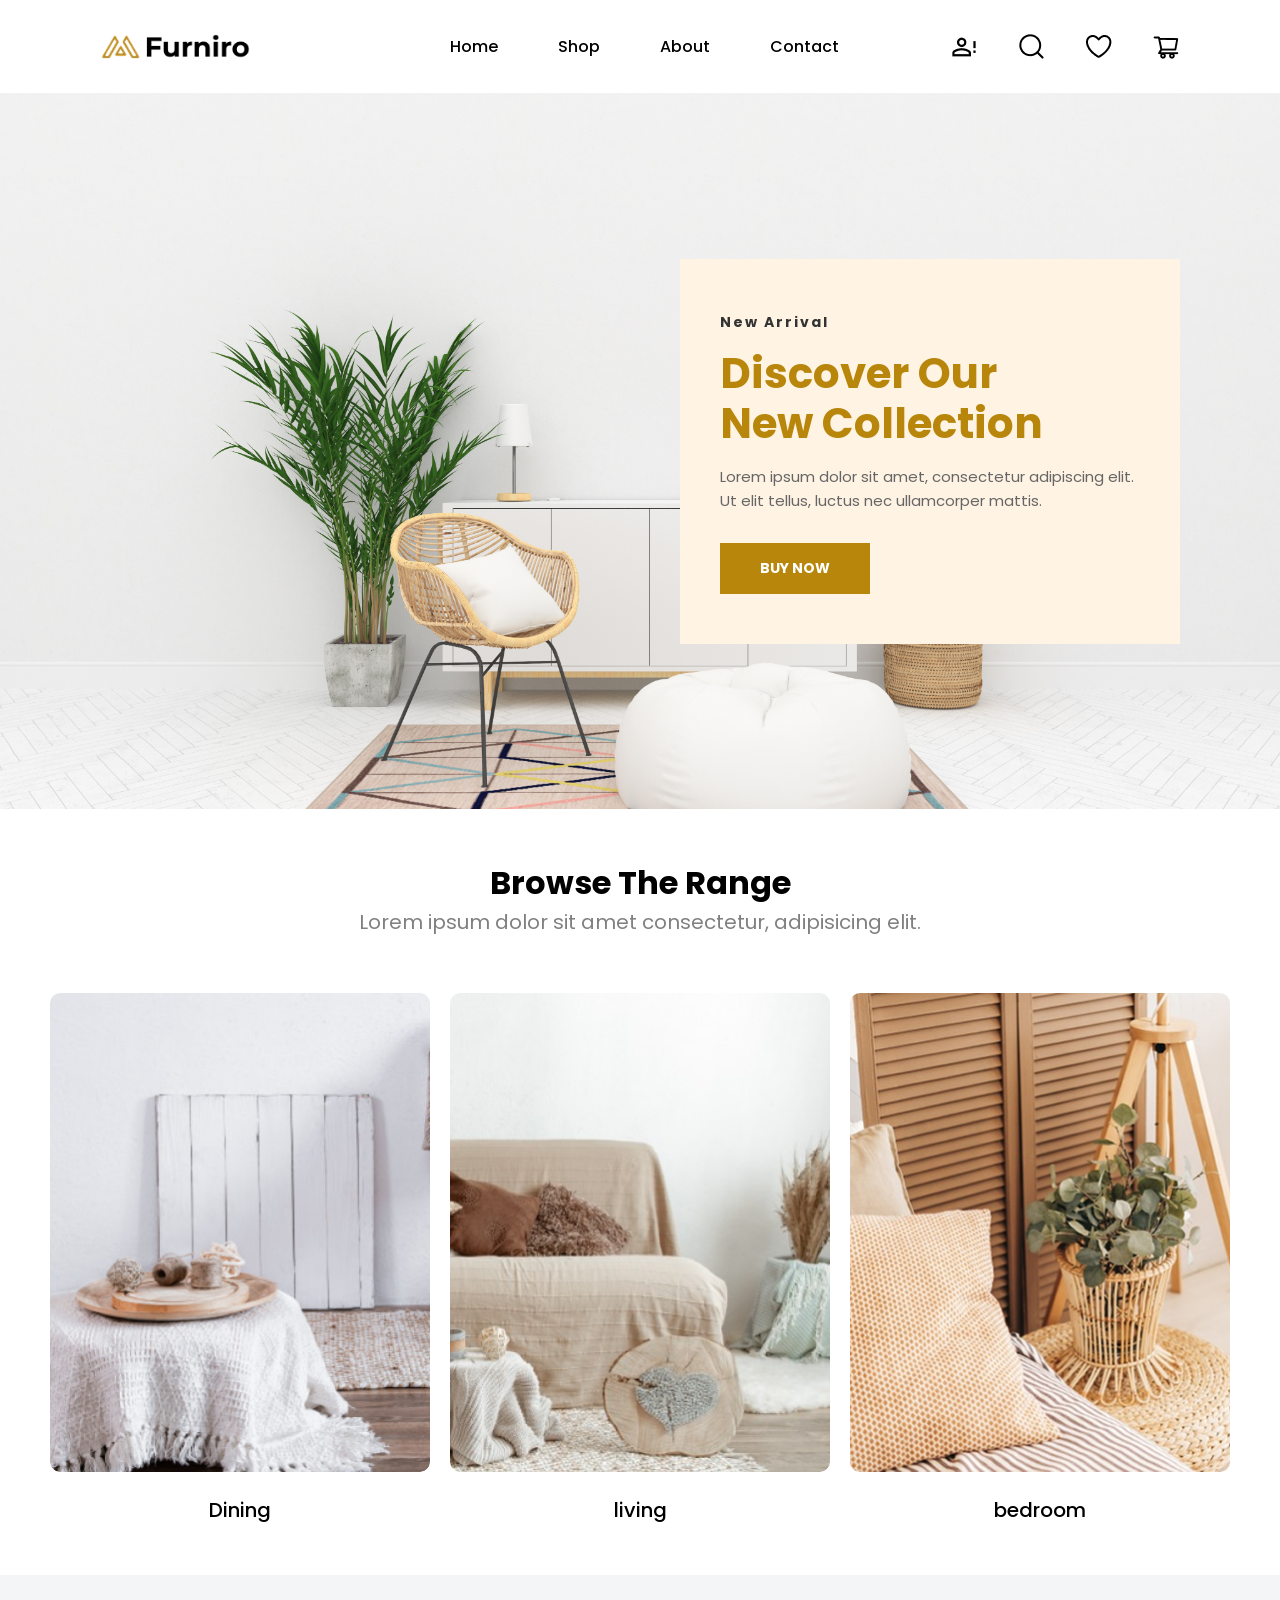
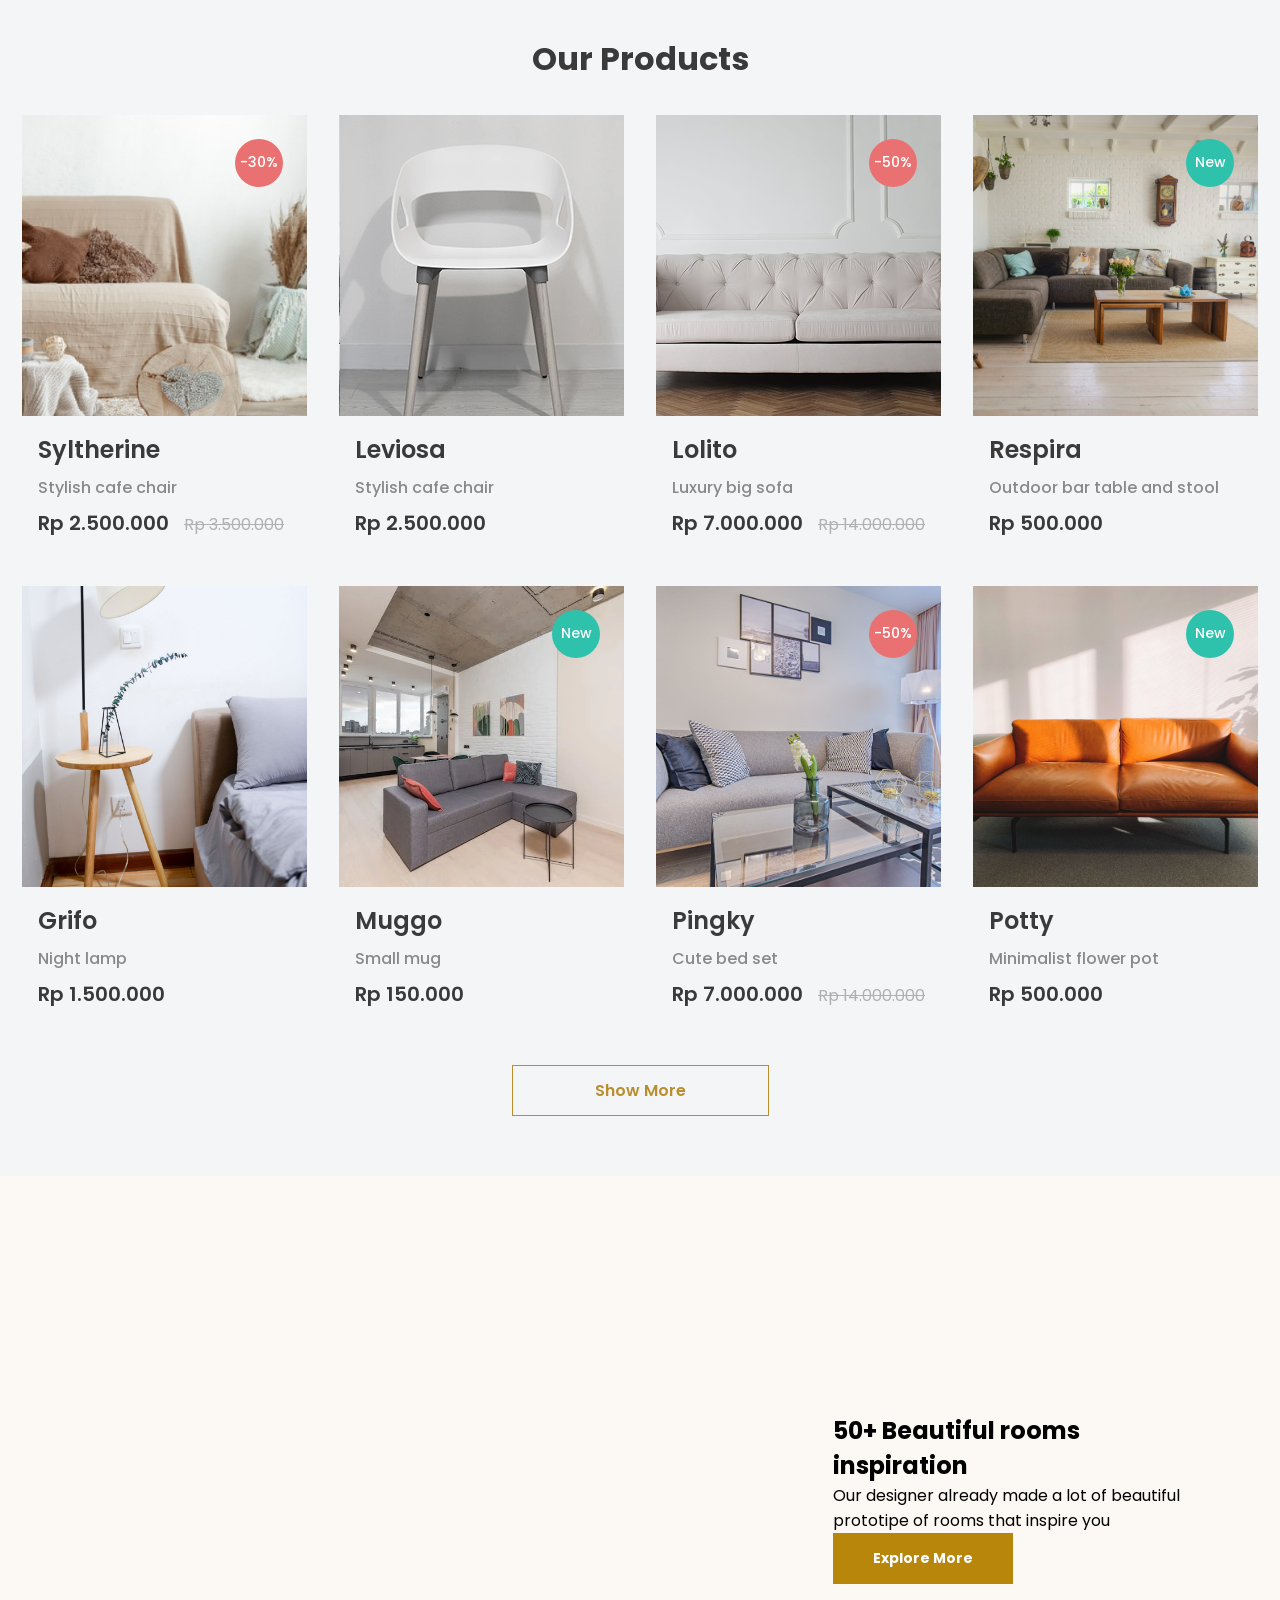
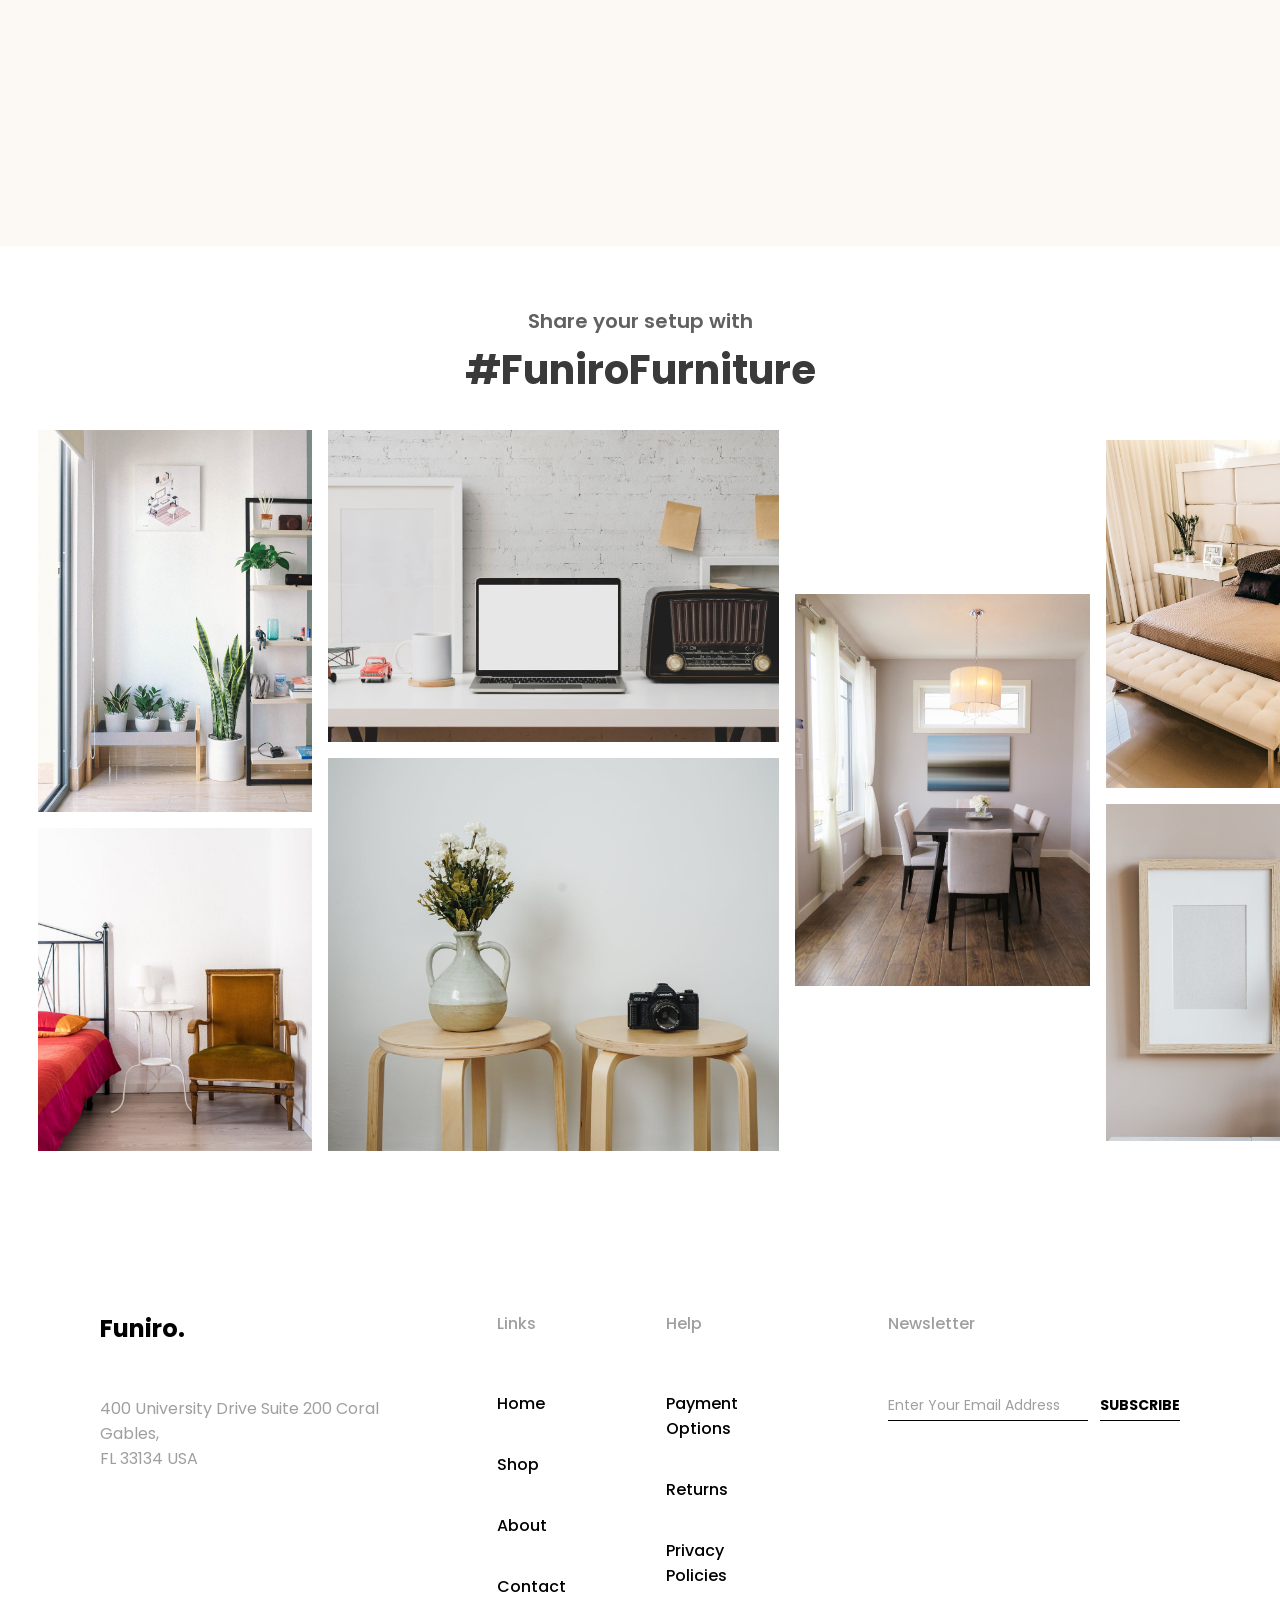
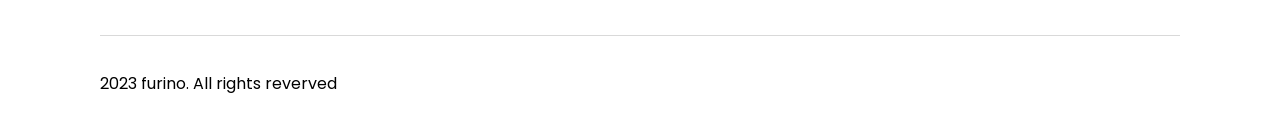
==== commit 5ae7237f: "project" ====
--- a/index.html
+++ b/index.html
@@ -9,19 +9,20 @@
       rel="stylesheet"
     />
     <link rel="stylesheet" href="css/style.css" />
-    <link rel="stylesheet" href="css/common.css" />
+    <link rel="stylesheet" href="css/common.css">
+    
   </head>
   <body>
     <header>
-      <div class="navbar">
+      <div class="navbar">   
         <div class="nav">
           <img src="images/header/Frame 168.png" alt="logo" />
           <nav>
             <ul>
               <li><a href="#">Home</a></li>
-              <li><a href="">Shop</a></li>
+              <li><a href="shop.html">Shop</a></li>
               <li><a href="product.html">About</a></li>
-              <li><a href="">Contact</a></li>
+              <li><a href="contact.html">Contact</a></li>
             </ul>
           </nav>
         </div>
@@ -40,7 +41,7 @@
             <span class="sub-title">New Arrival</span>
             <h1>Discover Our<br>New Collection</h1>
             <p>Lorem ipsum dolor sit amet, consectetur adipiscing elit. Ut elit tellus, luctus nec ullamcorper mattis.</p>
-            <a href="#" class="btn">BUY NOW</a>
+            <a href="shop.html" class="btn">BUY NOW</a>
         </div>
     </section>
 
@@ -202,7 +203,7 @@
     <div class="container">
         <p class="share-subtitle">Share your setup with</p>
         <h2>#FuniroFurniture</h2>
-        <div class="gallery-grid">
+        <div class="gallery-grid circular">
             <div class="gallery-col col-left">
                 <div class="gallery-item"><img src="images/gallery/gallery1.png" alt="Setup"></div>
                 <div class="gallery-item"><img src="images/gallery/gallery6.png" alt="Setup"></div>
@@ -222,7 +223,10 @@
                 <div class="gallery-item"><img src="images/gallery/gallery5.png" alt="Setup"></div>
                 <div class="gallery-item"><img src="images/gallery/gallery9.png" alt="Setup"></div>
             </div>
-        </div>
+  
+</div>
+
+</div>
     </div>
 </section>
 
@@ -240,9 +244,9 @@
           <h4 class="footer-heading">Links</h4>
           <ul class="footer-links">
             <li><a href="#">Home</a></li>
-            <li><a href="#">Shop</a></li>
-            <li><a href="#">About</a></li>
-            <li><a href="#">Contact</a></li>
+            <li><a href="shop.html">Shop</a></li>
+            <li><a href="product.html">About</a></li>
+            <li><a href="contact.html">Contact</a></li>
           </ul>
         </div>
 
@@ -268,5 +272,8 @@
         <p>2023 furino. All rights reverved</p>
       </div>
     </footer>
+    <script src="home.js"></script>
+
+</body>
   </body>
 </html>
--- a/css/style.css
+++ b/css/style.css
@@ -15,7 +15,7 @@
     display: flex;
     justify-content: flex-end;
     align-items: center;
-    padding-right: 100px; 
+    padding-right: 100px;    
     
 }
 
@@ -75,6 +75,7 @@
     display: flex;
     gap: 20px;
     margin-top: 56px;
+    justify-content: center;
 }
 .type .product-type{
     text-align: center;
@@ -91,7 +92,7 @@
 
 }
 
-/* Products Section Styles */
+
 .products-section {
     padding: 60px 20px;
     background-color: #F4F5F7;
@@ -194,7 +195,13 @@
     text-decoration: line-through;
     margin-left: 10px;
 }
-
+.products-grid .product-card:hover{
+    transform: translateY(-12px) scale(1.03) !important;
+    box-shadow: 0 20px 40px rgba(0,0,0,0.2) !important;
+}
+.product-card:hover .product-image img{
+    transform: scale(1.1);
+}
 .show-more-container {
     text-align: center;
 }
@@ -217,7 +224,7 @@
 
 .designs{
     background-color:  #FCF8F3;
-background-size: cover;
+    background-size: cover;
     background-position: center;
     display: flex;
     justify-content: flex-end;
@@ -226,9 +233,7 @@
     height: 670px;
 
 }
-/* .designs-area{
-    margin: 50px;
-} */
+
 .designs-img{
     width: 100%;
     object-fit: cover;
@@ -271,6 +276,7 @@
     gap: 16px;
 }
 
+
 .gallery-item img {
     width: 100%;
     height: 100%;
@@ -278,6 +284,17 @@
     display: block;
 }
 
+.gallery-grid{
+    animation: infiniteScroll 25s linear reverse;
+    width: max-content;
+}
+@keyframes infiniteScroll{
+    0%{ transform: translateX(); }
+    50%{ transform: translateX(-50%); 
+    }
+
+
+}
 
 .col-left .gallery-item:nth-child(1) { width: 274px; height: 382px; }
 .col-left .gallery-item:nth-child(2) { width: 274px; height: 323px; }
@@ -294,19 +311,10 @@
 .col-right .gallery-item:nth-child(2) { width: 262px; height: 242px; }
 
 
-
-
-
-*{
-    margin: 0;
-    padding: 0;
-    box-sizing: border-box;
-    font-family: "poppins";
-}
 .hero-section {
     position: relative;
     height: 300px;
-    background: url("../images/");
+    background: url("../images/Rectangle\ 1.png");
     background-position: center;
     background-repeat: no-repeat;
     background-size: cover;
@@ -346,3 +354,184 @@
     font-weight: 300;
 }
 
+.contact-section {
+    width: 100%;
+    max-width: 1440px;
+    margin: 0 auto;
+    padding: 80px 20px;
+}
+
+.contact-container {
+    max-width: 1050px;
+    margin: 0 auto;
+}
+
+
+.contact-header {
+    text-align: center;
+    margin-bottom: 70px;
+}
+
+.contact-header h2 {
+    font-size: 32px;
+    font-weight: 600;
+    color: #000000;
+    margin-bottom: 10px;
+}
+
+.contact-header p {
+    font-size: 16px;
+    color: #9F9F9F;
+    max-width: 650px;
+    margin: 0 auto;
+    line-height: 1.5;
+}
+
+
+.contact-content {
+    display: grid;
+    grid-template-columns: 1fr 1fr;
+    gap: 80px;
+    align-items: start;
+}
+
+
+.contact-info {
+    display: flex;
+    flex-direction: column;
+    gap: 40px;
+    padding-left: 30px;
+}
+
+.info-item {
+    display: flex;
+    gap: 20px;
+    align-items: flex-start;
+}
+
+.info-item .icon {
+    font-size: 24px;
+    margin-top: 2px;
+}
+
+.info-item h3 {
+    font-size: 22px;
+    font-weight: 500;
+    color: #000000;
+    margin-bottom: 5px;
+}
+
+.info-item p {
+    font-size: 16px;
+    color: #000000;
+    line-height: 1.5;
+}
+
+
+.contact-form {
+    display: flex;
+    flex-direction: column;
+    gap: 25px;
+}
+
+.form-group {
+    display: flex;
+    flex-direction: column;
+    gap: 8px;
+}
+
+.form-group label {
+    font-size: 16px;
+    font-weight: 500;
+    color: #000000;
+}
+
+.form-group input,
+.form-group textarea {
+    width: 100%;
+    padding: 20px 25px;
+    border: 1px solid #9F9F9F;
+    border-radius: 10px;
+    font-size: 16px;
+    outline: none;
+    transition: border-color 0.2s;
+}
+
+.form-group input::placeholder,
+.form-group textarea::placeholder {
+    color: #9F9F9F;
+}
+
+.form-group input:focus,
+.form-group textarea:focus {
+    border-color: #B88E2F; 
+}
+
+.form-group textarea {
+    resize: vertical;
+}
+
+.submit-btn {
+    width: 237px;
+    height: 55px;
+    background-color: #B88E2F;
+    color: #ffffff;
+    border: none;
+    border-radius: 5px;
+    font-size: 16px;
+    font-weight: 500;
+    cursor: pointer;
+    margin-top: 10px;
+    transition: background-color 0.2s;
+}
+
+.submit-btn:hover {
+    background-color: #a37d26;
+}
+
+
+
+
+.features-section {
+    width: 100%;
+    background-color: #FAF3EA; 
+    padding: 100px 40px;
+}
+
+.features-container {
+    max-width: 1440px;
+    margin: 0 auto;
+    display: flex;
+    justify-content: space-between;
+    align-items: center;
+    flex-wrap: wrap;
+    gap: 30px;
+}
+
+.feature-item {
+    display: flex;
+    align-items: center;
+    gap: 10px;
+    flex: 1;
+    min-width: 240px;
+}
+
+.feature-icon {
+    width: 50px;
+    height: 50px;
+    object-fit: contain;
+}
+
+.feature-text h3 {
+    font-size: 25px;
+    font-weight: 600;
+    color: #242424;
+    margin-bottom: 2px;
+}
+
+.feature-text p {
+    font-size: 18px;
+    font-weight: 500;
+    color: #898989;
+}
+
--- a/css/common.css
+++ b/css/common.css
@@ -5,17 +5,13 @@
     font-family: "poppins";
 }
 .navbar{
-    
     display: flex;
    align-items: center;
    margin: 30px 100px;
-   
     justify-content: space-between;
-   
 }
 .navbar .nav{
-    align-items: center
-    ;
+    align-items: center ;
     gap: 200px;
 }
 .navbar .nav img{
@@ -29,6 +25,7 @@
     display: flex;
    gap: 60px;
 }
+
 .navbar .nav nav ul li{
     list-style-type: none;
     font-family: "poppins";
